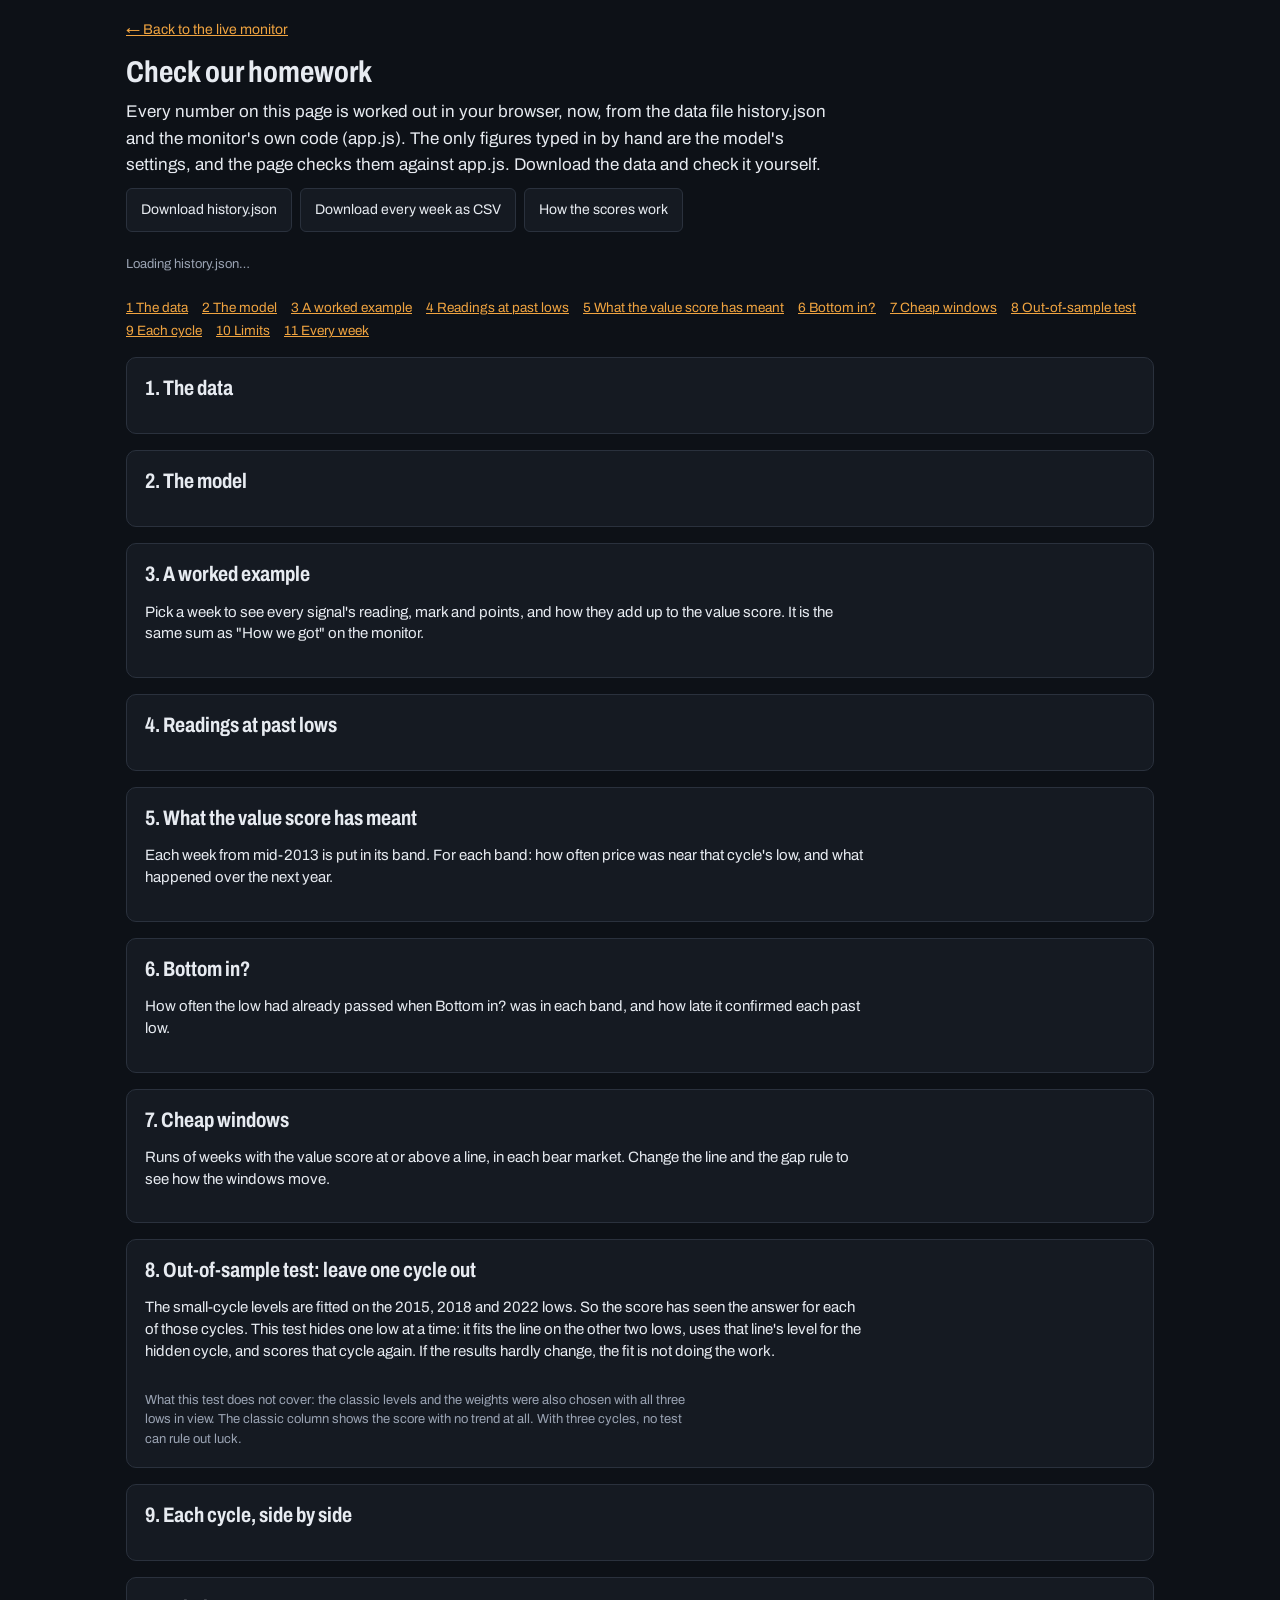
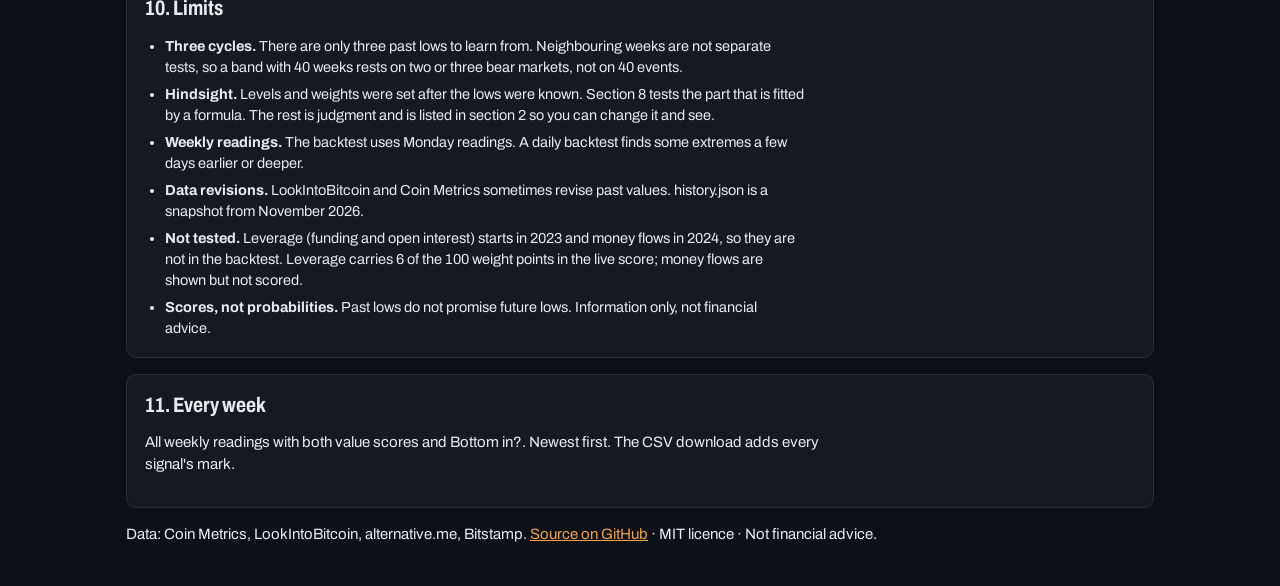
==== backtest.html @ 2ba7de1d "v8: Check our homework page" ====
<!doctype html>
<html lang="en" data-skin="midnight" data-cb="0" data-light="0">
<head>
<meta charset="utf-8">
<meta name="viewport" content="width=device-width, initial-scale=1, viewport-fit=cover">
<title>Check our homework | BTC Value Monitor</title>
<meta name="description" content="The BTC Value Monitor backtest, worked out in your browser from the published data: formulas, levels, band statistics, Bottom in, cheap windows and an out-of-sample test.">
<link rel="preconnect" href="https://fonts.googleapis.com">
<link rel="preconnect" href="https://fonts.gstatic.com" crossorigin>
<link rel="stylesheet" href="https://fonts.googleapis.com/css2?family=Archivo:wdth,wght@75..100,400..700&family=IBM+Plex+Mono:wght@400;500;600&family=Inter:wght@400;500;600&family=Newsreader:opsz,wght@6..72,500..700&family=Space+Grotesk:wght@500;600;700&display=swap">
<link rel="stylesheet" href="skins.css?v=8">
<script>try { var k = localStorage.getItem("bbm.skin") || "midnight"; if (k === "auto") k = matchMedia("(prefers-color-scheme: light)").matches ? "daylight" : "midnight"; document.documentElement.setAttribute("data-skin", k); document.documentElement.setAttribute("data-light", k === "daylight" || k === "paper" ? "1" : "0"); document.documentElement.setAttribute("data-cb", localStorage.getItem("bbm.cb") === "1" ? "1" : "0"); } catch (e) {}</script>
<script src="prefs.js?v=8"></script>
<style>
.wrap { max-width: 1060px; }
.lede { font-size: 17px; line-height: 1.55; max-width: 72ch; margin: 0; }
.card p, .card li { max-width: 80ch; }
.card p { margin: 0; }
.card h3 { margin: 6px 0 0; font-size: 16px; }
.back { font-size: 14px; }
.dl { display: flex; flex-wrap: wrap; gap: 8px; }
.toc { display: flex; flex-wrap: wrap; gap: 4px 14px; font-size: 13.5px; }
.note { font-size: 13px; color: var(--muted); line-height: 1.5; }
.formula { display: flex; flex-direction: column; gap: 6px; padding: 12px 14px; border: 1px solid var(--line); border-radius: var(--rs); background: var(--surf2); font-size: 14.5px; }
.sum { padding: 12px 14px; border-left: 3px solid var(--accent); background: var(--surf2); border-radius: var(--rs); font-size: 14.5px; }
table.t { width: 100%; border-collapse: collapse; font-size: 14px; }
table.t th, table.t td { padding: 7px 6px; border-bottom: 1px dashed var(--line); text-align: left; vertical-align: top; }
table.t th { font-size: 11.5px; font-weight: 600; color: var(--muted); text-transform: uppercase; letter-spacing: .05em; border-bottom: 1px solid var(--line); }
table.t td.r, table.t th.r { text-align: right; font-family: var(--mono); }
table.t.sm { font-size: 13px; }
table.t.sm td, table.t.sm th { padding: 6px 5px; }
table.t.wk td { white-space: nowrap; font-family: var(--mono); font-size: 12px; }
table.t.loo td:first-child { width: 26%; }
.ref { display: block; font-size: 11px; color: var(--muted); }
.sw { display: inline-block; width: 10px; height: 10px; border-radius: 3px; vertical-align: middle; }
.tscroll { overflow-x: auto; }
.big { max-height: 560px; overflow: auto; border: 1px solid var(--line); border-radius: var(--rs); }
.big thead th { position: sticky; top: 0; background: var(--surf); }
.ctls { display: flex; flex-wrap: wrap; align-items: center; gap: 8px 14px; }
.ctl { display: inline-flex; align-items: center; gap: 6px; font-size: 13.5px; color: var(--muted); }
.sel-sm { height: 32px; padding: 0 6px; border-radius: var(--rs); border: 1px solid var(--line); background: var(--surf); color: var(--ink); font-size: 13px; }
.seg.seg-sm button { height: 32px; padding: 0 10px; font-size: 12.5px; }
#b-chart svg { width: 100%; height: auto; display: block; }
#b-chart text { font-family: var(--mono); font-size: 11px; fill: var(--muted); }
.leg { display: flex; flex-wrap: wrap; gap: 6px 16px; font-size: 13px; color: var(--muted); }
.leg span { display: inline-flex; align-items: center; gap: 6px; }
.leg i { width: 18px; height: 3px; border-radius: 2px; display: inline-block; }
ul.lim { margin: 0; padding-left: 20px; display: flex; flex-direction: column; gap: 6px; font-size: 14.5px; }
code { font-family: var(--mono); font-size: 12.5px; }
</style>
</head>
<body>
<div class="wrap">
  <a class="back" href="./">← Back to the live monitor</a>
  <header style="display:flex;flex-direction:column;gap:10px">
    <h1>Check our homework</h1>
    <p class="lede">Every number on this page is worked out in your browser, now, from the data file history.json and the monitor's own code (app.js). The only figures typed in by hand are the model's settings, and the page checks them against app.js. Download the data and check it yourself.</p>
    <div class="dl"><a class="btn" href="history.json" download>Download history.json</a><button type="button" class="btn" id="csv">Download every week as CSV</button><a class="btn" href="thesis.html">How the scores work</a></div>
    <p class="note" id="status">Loading history.json…</p>
    <nav class="toc" aria-label="Sections"><a href="#s1">1 The data</a><a href="#s2">2 The model</a><a href="#s3">3 A worked example</a><a href="#s4">4 Readings at past lows</a><a href="#s5">5 What the value score has meant</a><a href="#s6">6 Bottom in?</a><a href="#s7">7 Cheap windows</a><a href="#s8">8 Out-of-sample test</a><a href="#s9">9 Each cycle</a><a href="#s10">10 Limits</a><a href="#s11">11 Every week</a></nav>
  </header>

  <section class="card" id="s1"><h2>1. The data</h2><div id="b-data"></div></section>
  <section class="card" id="s2"><h2>2. The model</h2><div id="b-model"></div></section>
  <section class="card" id="s3"><h2>3. A worked example</h2><p>Pick a week to see every signal's reading, mark and points, and how they add up to the value score. It is the same sum as "How we got" on the monitor.</p><div id="b-ex"></div></section>
  <section class="card" id="s4"><h2>4. Readings at past lows</h2><div id="b-lows"></div></section>
  <section class="card" id="s5"><h2>5. What the value score has meant</h2><p>Each week from mid-2013 is put in its band. For each band: how often price was near that cycle's low, and what happened over the next year.</p><div id="b-bands"></div></section>
  <section class="card" id="s6"><h2>6. Bottom in?</h2><p>How often the low had already passed when Bottom in? was in each band, and how late it confirmed each past low.</p><div id="b-bi"></div></section>
  <section class="card" id="s7"><h2>7. Cheap windows</h2><p>Runs of weeks with the value score at or above a line, in each bear market. Change the line and the gap rule to see how the windows move.</p><div id="b-cw"></div></section>
  <section class="card" id="s8"><h2>8. Out-of-sample test: leave one cycle out</h2>
    <p>The small-cycle levels are fitted on the 2015, 2018 and 2022 lows. So the score has seen the answer for each of those cycles. This test hides one low at a time: it fits the line on the other two lows, uses that line's level for the hidden cycle, and scores that cycle again. If the results hardly change, the fit is not doing the work.</p>
    <div id="b-loo"></div>
    <p class="note">What this test does not cover: the classic levels and the weights were also chosen with all three lows in view. The classic column shows the score with no trend at all. With three cycles, no test can rule out luck.</p>
  </section>
  <section class="card" id="s9"><h2>9. Each cycle, side by side</h2><div id="b-chart"></div></section>
  <section class="card" id="s10"><h2>10. Limits</h2>
    <ul class="lim">
      <li><b>Three cycles.</b> There are only three past lows to learn from. Neighbouring weeks are not separate tests, so a band with 40 weeks rests on two or three bear markets, not on 40 events.</li>
      <li><b>Hindsight.</b> Levels and weights were set after the lows were known. Section 8 tests the part that is fitted by a formula. The rest is judgment and is listed in section 2 so you can change it and see.</li>
      <li><b>Weekly readings.</b> The backtest uses Monday readings. A daily backtest finds some extremes a few days earlier or deeper.</li>
      <li><b>Data revisions.</b> LookIntoBitcoin and Coin Metrics sometimes revise past values. history.json is a snapshot from November 2026.</li>
      <li><b>Not tested.</b> Leverage (funding and open interest) starts in 2023 and money flows in 2024, so they are not in the backtest. Leverage carries 6 of the 100 weight points in the live score; money flows are shown but not scored.</li>
      <li><b>Scores, not probabilities.</b> Past lows do not promise future lows. Information only, not financial advice.</li>
    </ul>
  </section>
  <section class="card" id="s11"><h2>11. Every week</h2><p>All weekly readings with both value scores and Bottom in?. Newest first. The CSV download adds every signal's mark.</p><div id="b-tab"></div></section>
  <footer class="foot"><span>Data: Coin Metrics, LookIntoBitcoin, alternative.me, Bitstamp. <a href="https://github.com/pixelmango47/btc-bottom-monitor">Source on GitHub</a> · MIT licence · Not financial advice.</span></footer>
</div>
<script>window.BVM_EXPORT = true;</script>
<script src="app.js?v=8"></script>
<script src="backtest.js?v=8"></script>
</body>
</html>
---- skins.css ----
/* BTC Value Monitor: skins and shared base styles. Score colours run red (low) to blue (high). */
:root, :root[data-skin="midnight"] {
  --bg: #0D1117; --surf: #151A22; --surf2: #1E2530; --ink: #E7EBF1; --muted: #9AA3B3; --line: #2A313D;
  --accent: #F0A440; --up: #5DB673; --down: #F07B6E;
  --b0: #E5484D; --b1: #F08A6C; --b2: #F2C6A9; --b3: #A9CFEF; --b4: #5FA8EA; --b5: #2F7FE0;
  --head: Archivo, system-ui, sans-serif; --body: Archivo, system-ui, sans-serif; --mono: "IBM Plex Mono", ui-monospace, monospace;
  --stretch: 78%; --hw: 700; --r: 10px; --rs: 6px; --hcase: none; --hls: 0; --shadow: 0 6px 18px rgba(0,0,0,.28);
}
:root[data-skin="daylight"] {
  --bg: #F3F5F8; --surf: #FFFFFF; --surf2: #EBEEF3; --ink: #161A22; --muted: #535B6B; --line: #D6DCE4;
  --accent: #A85A06; --up: #2E7D46; --down: #C2362B;
  --b0: #C62F2C; --b1: #E3755B; --b2: #EDB89E; --b3: #9DC3E6; --b4: #4A8ED2; --b5: #1C5DAD;
  --shadow: 0 6px 18px rgba(20,30,50,.12);
}
:root[data-skin="terminal"] {
  --bg: #040704; --surf: #081008; --surf2: #0F1C0F; --ink: #B8F5B0; --muted: #73B26B; --line: #1E3A1E;
  --accent: #4AF07A; --up: #4AF07A; --down: #F5C04A;
  --b0: #E5484D; --b1: #F08A6C; --b2: #F2C6A9; --b3: #A9CFEF; --b4: #5FA8EA; --b5: #2F7FE0;
  --head: var(--mono); --body: var(--mono); --stretch: 100%; --hw: 600; --r: 2px; --rs: 2px; --hcase: uppercase; --hls: .06em;
}
:root[data-skin="ocean"] {
  --bg: #071624; --surf: #0C2236; --surf2: #132D47; --ink: #E4F1FA; --muted: #93B5CC; --line: #1F3D58;
  --accent: #3CC8E8; --up: #5FD3A6; --down: #FF8A7A;
  --b0: #E5484D; --b1: #F08A6C; --b2: #F2C6A9; --b3: #A9CFEF; --b4: #5FA8EA; --b5: #2F7FE0;
  --head: "Space Grotesk", system-ui, sans-serif; --body: Inter, system-ui, sans-serif; --stretch: 100%; --hw: 600; --r: 14px; --rs: 8px;
}
:root[data-skin="paper"] {
  --bg: #F4EFE6; --surf: #FBF8F2; --surf2: #EFE7DA; --ink: #2A2520; --muted: #62584E; --line: #DAD0C1;
  --accent: #9C3D1F; --up: #3F6B3A; --down: #A8321E;
  --b0: #C62F2C; --b1: #E3755B; --b2: #EDB89E; --b3: #9DC3E6; --b4: #4A8ED2; --b5: #1C5DAD;
  --head: Newsreader, Georgia, serif; --body: Inter, system-ui, sans-serif; --stretch: 100%; --hw: 600; --r: 4px; --rs: 3px;
  --shadow: 0 6px 18px rgba(60,40,20,.12);
}
:root[data-cb="1"] { --b0: #46337E; --b1: #365C8D; --b2: #277F8E; --b3: #1FA187; --b4: #4AC16D; --b5: #9FDA3A; }
:root[data-cb="1"][data-light="0"] { --up: #5AA8E8; --down: #F0A050; }
:root[data-cb="1"][data-light="1"] { --up: #1F6FB8; --down: #A85200; }

* { box-sizing: border-box; }
html, body { margin: 0; background: var(--bg); color: var(--ink); }
body { font-family: var(--body); font-size: 15px; line-height: 1.45; -webkit-font-smoothing: antialiased; }
a { color: var(--accent); }
button, select { font: inherit; color: inherit; }
.mono { font-family: var(--mono); font-variant-numeric: tabular-nums; }
.muted { color: var(--muted); }
.wrap { max-width: 1240px; margin: 0 auto; padding: 20px 16px 40px; display: flex; flex-direction: column; gap: 16px; }
h1, h2, h3 { font-family: var(--head); font-stretch: var(--stretch); font-weight: var(--hw); text-transform: var(--hcase); letter-spacing: var(--hls); margin: 0; }
h1 { font-size: 30px; line-height: 1.1; }
h2 { font-size: 21px; line-height: 1.2; }
h3 { font-size: 17px; line-height: 1.25; }
.card { background: var(--surf); border: 1px solid var(--line); border-radius: var(--r); padding: 18px; display: flex; flex-direction: column; gap: 14px; min-width: 0; }
.card-h { display: flex; justify-content: space-between; align-items: baseline; flex-wrap: wrap; gap: 6px 12px; }
.sub { font-size: 13px; color: var(--muted); }
.row { display: flex; flex-wrap: wrap; gap: 16px; }
.eyebrow { font-size: 12.5px; letter-spacing: .06em; text-transform: uppercase; color: var(--muted); }
.btn { height: 44px; padding: 0 14px; display: inline-flex; align-items: center; gap: 8px; border-radius: var(--rs); border: 1px solid var(--line); background: var(--surf); color: var(--ink); font-size: 14px; cursor: pointer; text-decoration: none; }
.btn:hover { border-color: var(--muted); }
.btn[aria-pressed="true"] { border-color: var(--accent); background: var(--surf2); }
.btn.icon { width: 44px; padding: 0; justify-content: center; }
.btn svg { flex: none; }
select.btn { padding: 0 12px; }
:focus-visible { outline: 2px solid var(--accent); outline-offset: 2px; }
.seg { display: flex; gap: 4px; padding: 3px; border-radius: var(--rs); background: var(--surf2); flex-wrap: wrap; }
.seg button { height: 38px; min-width: 52px; padding: 0 12px; border: 0; border-radius: var(--rs); background: transparent; color: var(--muted); font-family: var(--mono); font-size: 13px; font-weight: 600; cursor: pointer; }
.seg button[aria-pressed="true"] { background: var(--surf); color: var(--ink); box-shadow: 0 1px 0 var(--line); }
.sw { width: 14px; height: 14px; border-radius: 3px; display: inline-block; flex: none; }
.dot { width: 9px; height: 9px; border-radius: 50%; flex: none; display: inline-block; }

/* hover explainers */
.tip { text-decoration: underline dotted color-mix(in srgb, var(--muted) 70%, transparent); text-underline-offset: 3px; cursor: help; }
#tt { position: fixed; z-index: 50; max-width: min(340px, calc(100vw - 24px)); background: var(--surf2); color: var(--ink); border: 1px solid var(--line); border-radius: var(--rs); padding: 10px 12px; font-size: 13px; line-height: 1.45; box-shadow: var(--shadow); pointer-events: none; opacity: 0; transform: translateY(4px); transition: opacity .12s, transform .12s; text-transform: none; letter-spacing: 0; font-family: var(--body); font-weight: 400; }
#tt.on { opacity: 1; transform: none; }
#tt b { font-weight: 650; }
#tt .tt-h { display: block; font-weight: 650; margin-bottom: 3px; }
#tt .tt-m { display: block; color: var(--muted); margin-top: 5px; font-size: 12.5px; }

@media (max-width: 560px) { h1 { font-size: 25px; } .card { padding: 14px; } }
@media (prefers-reduced-motion: reduce) { #tt { transition: none; } }
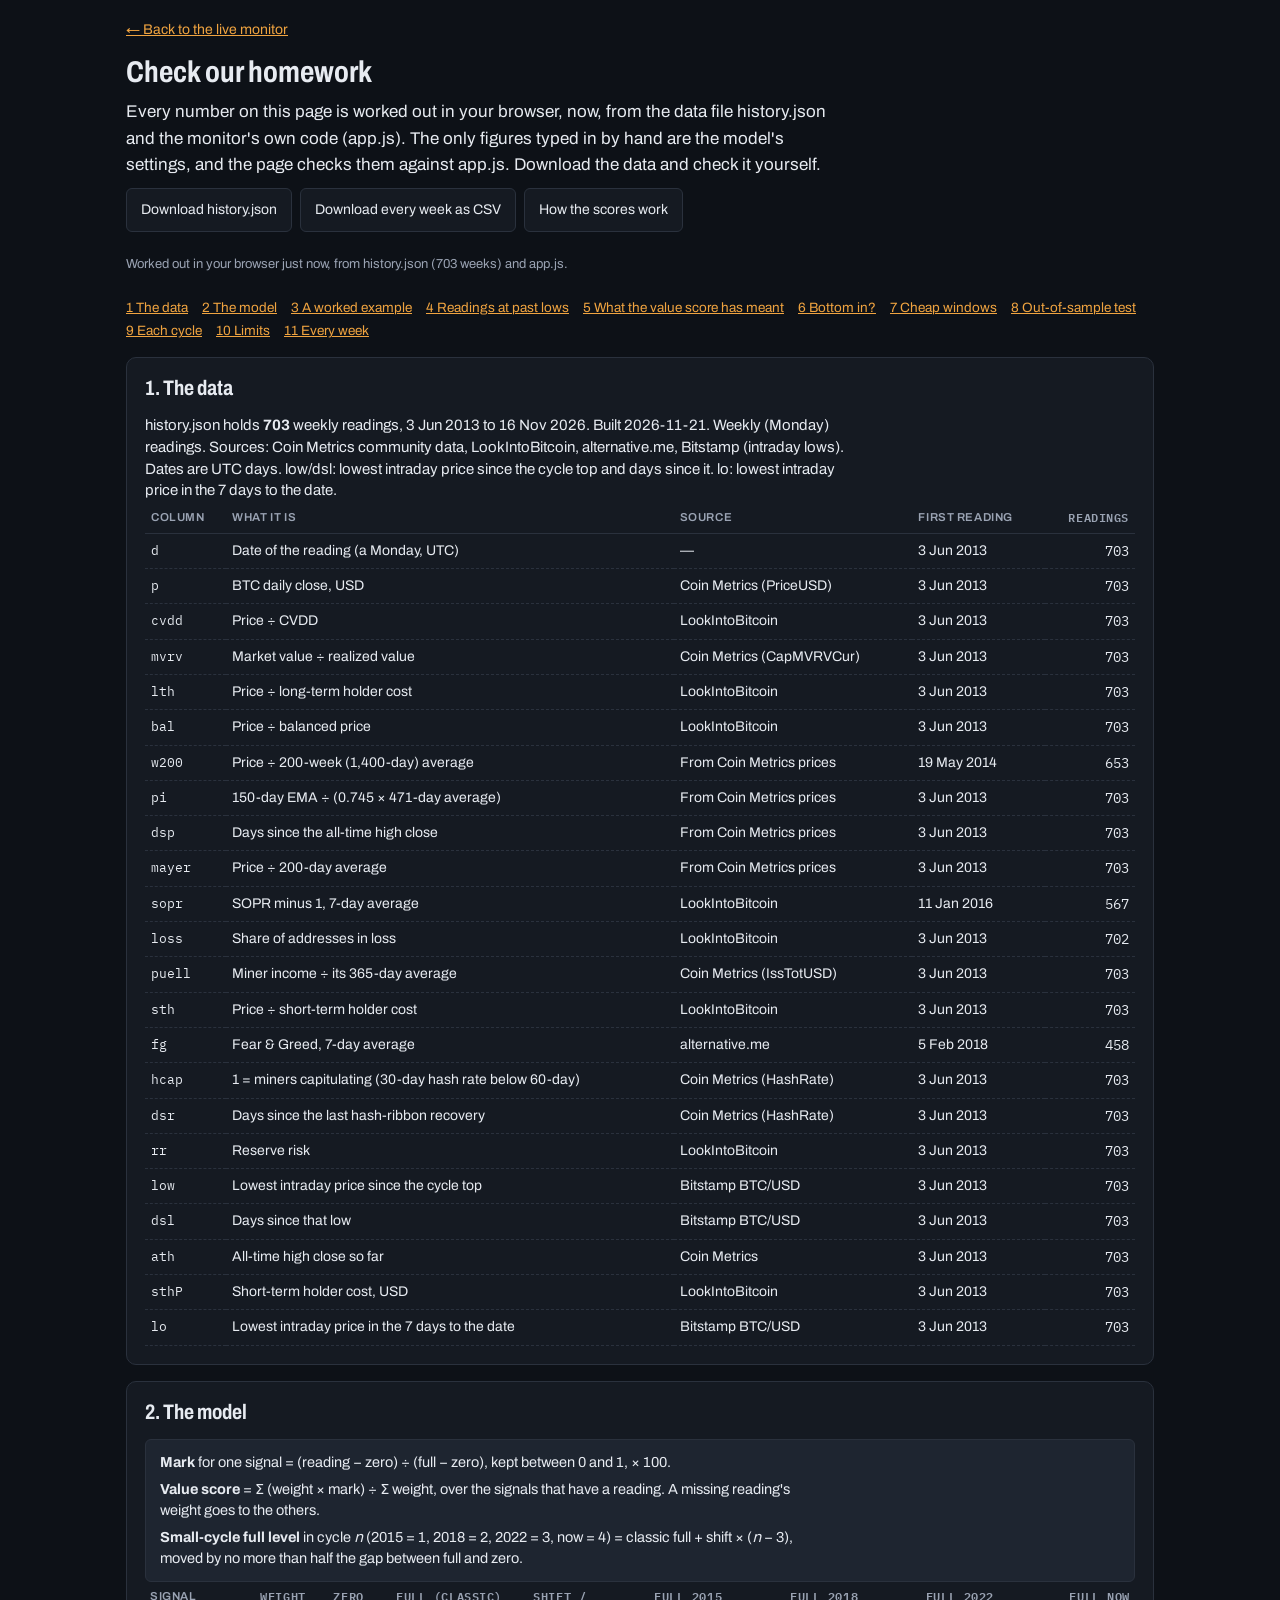
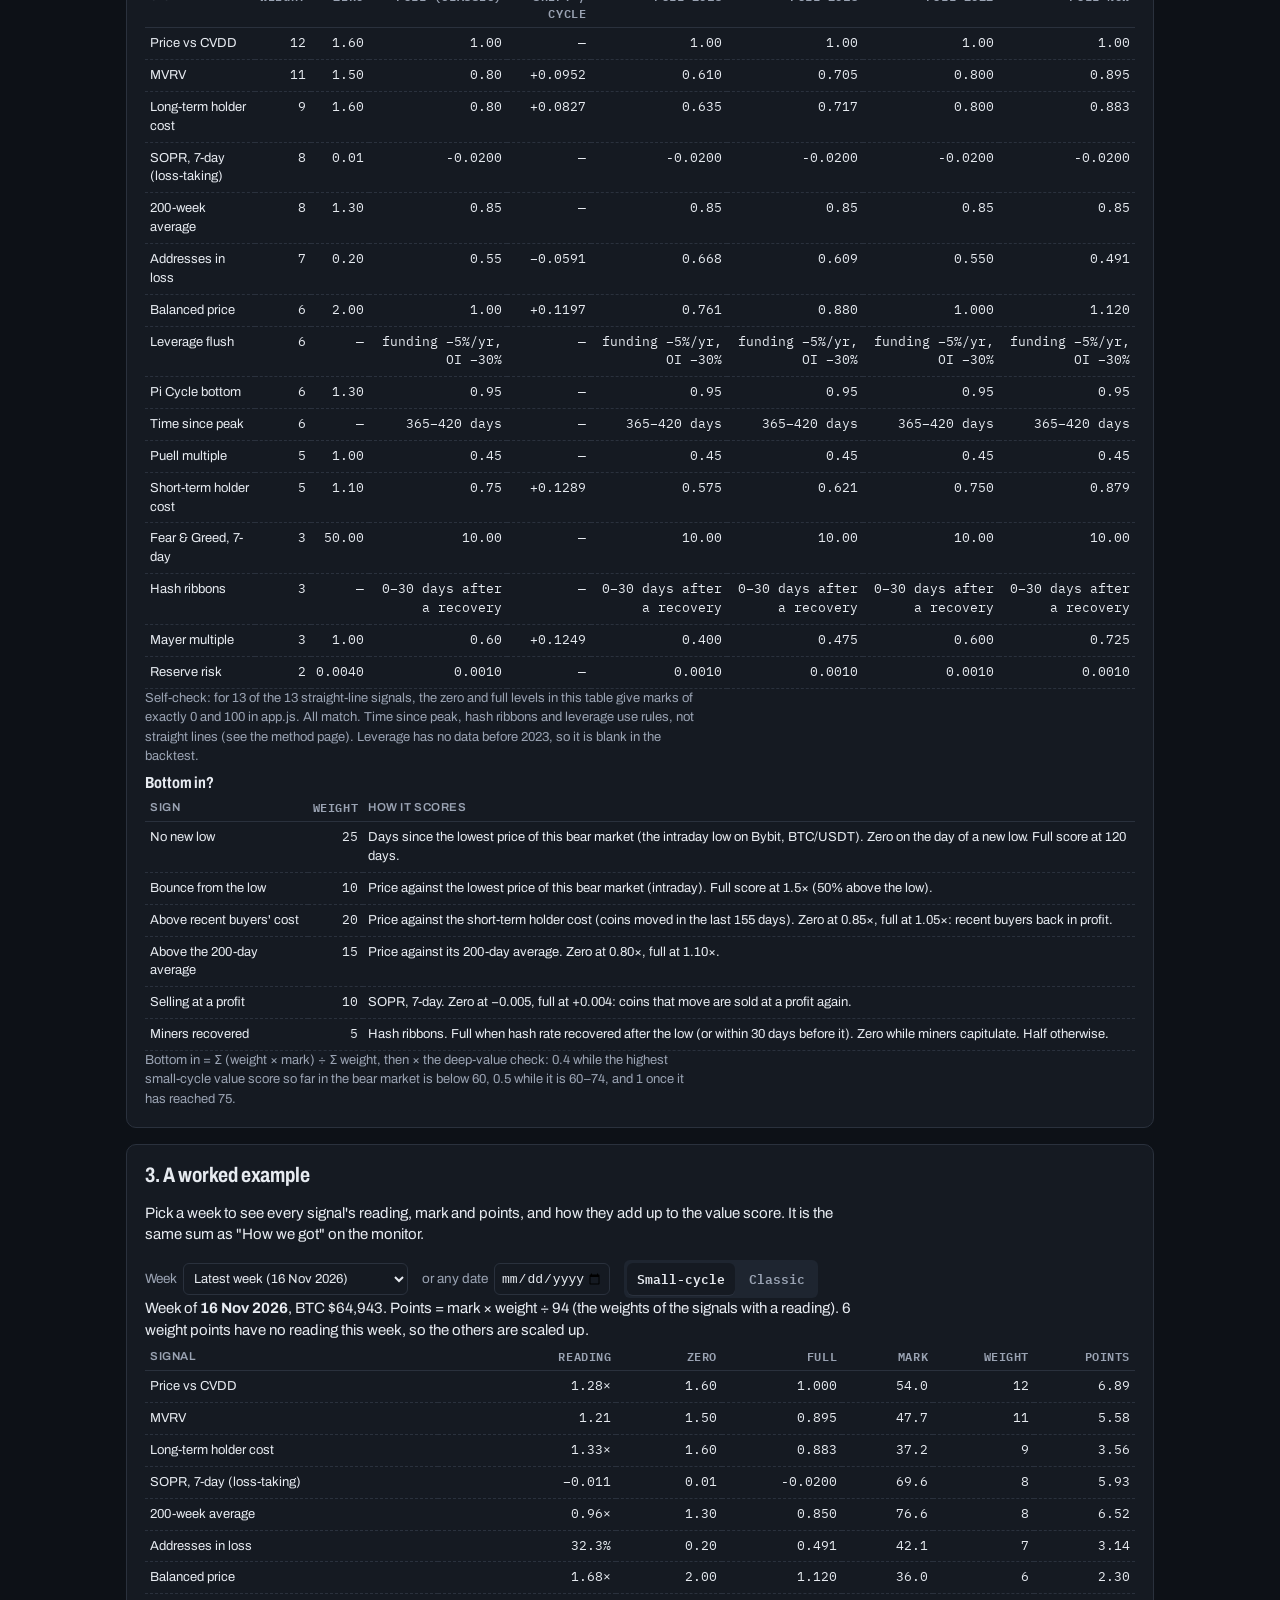
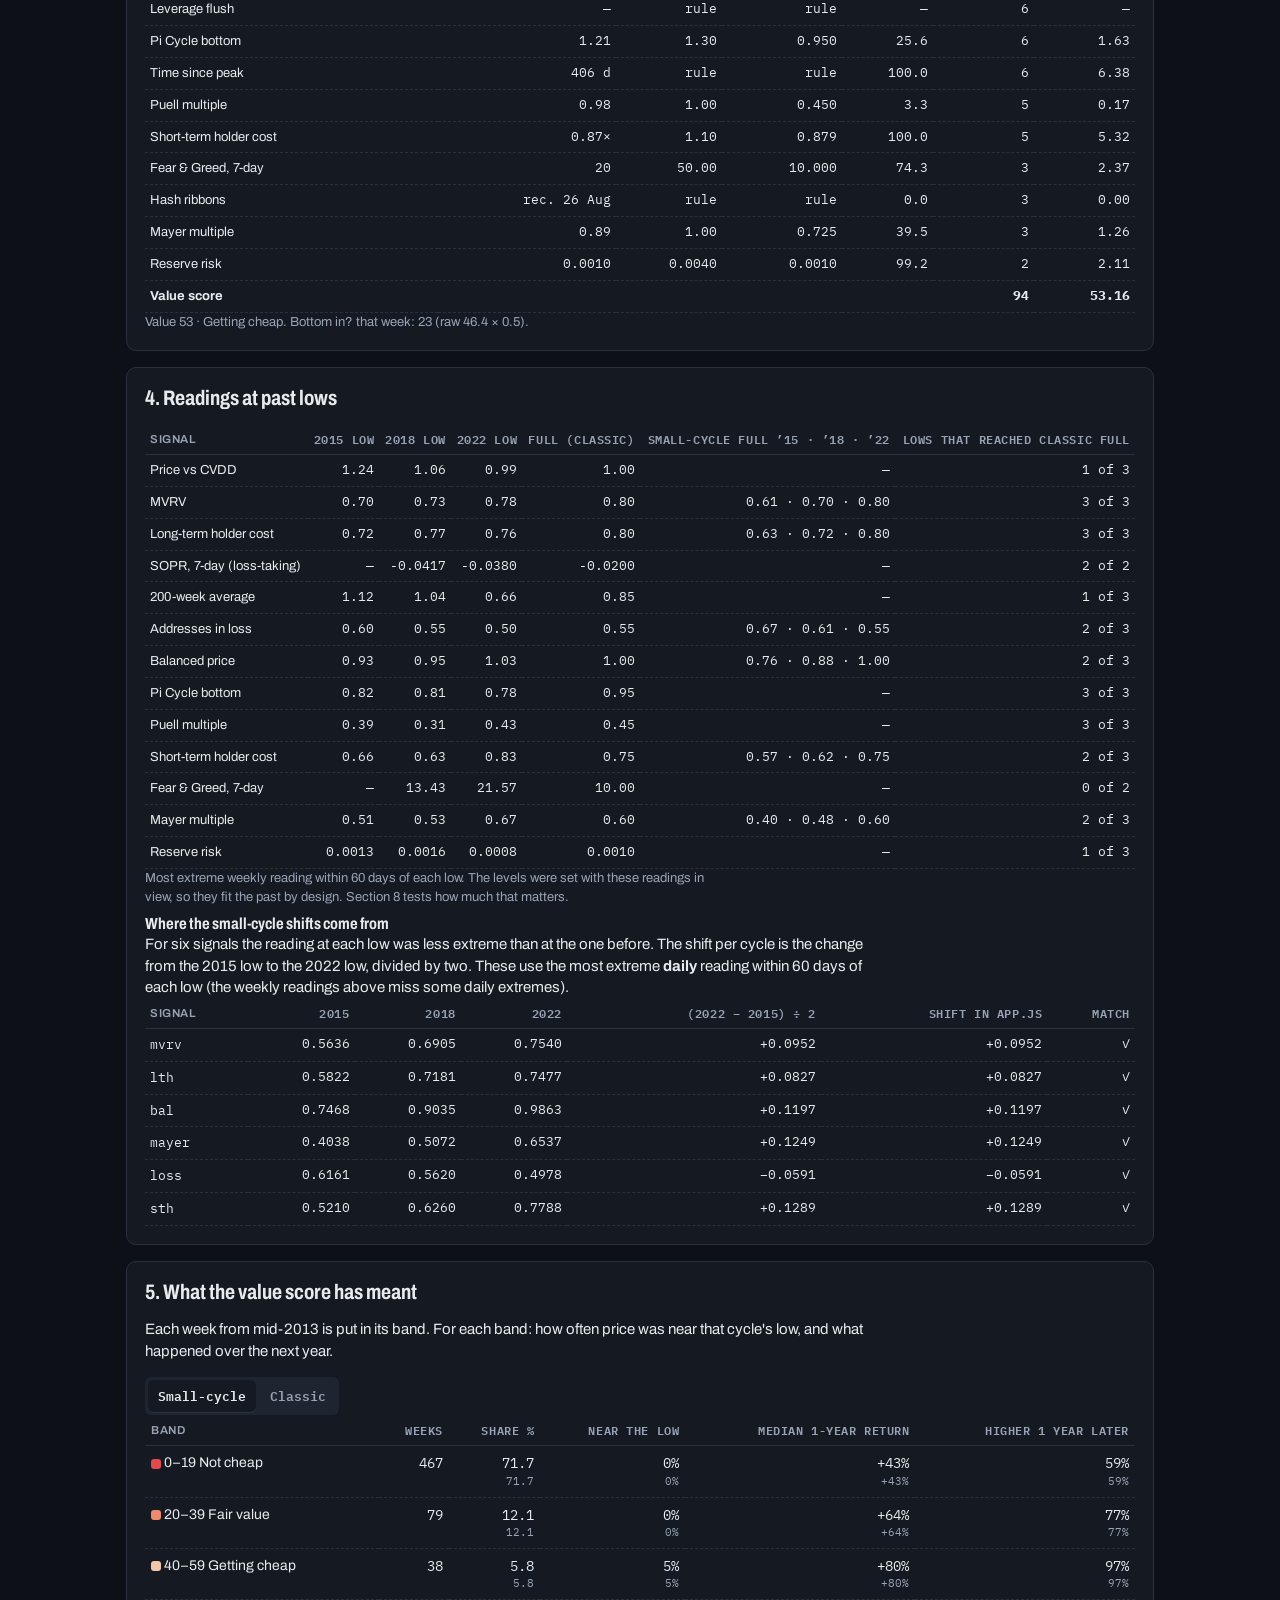
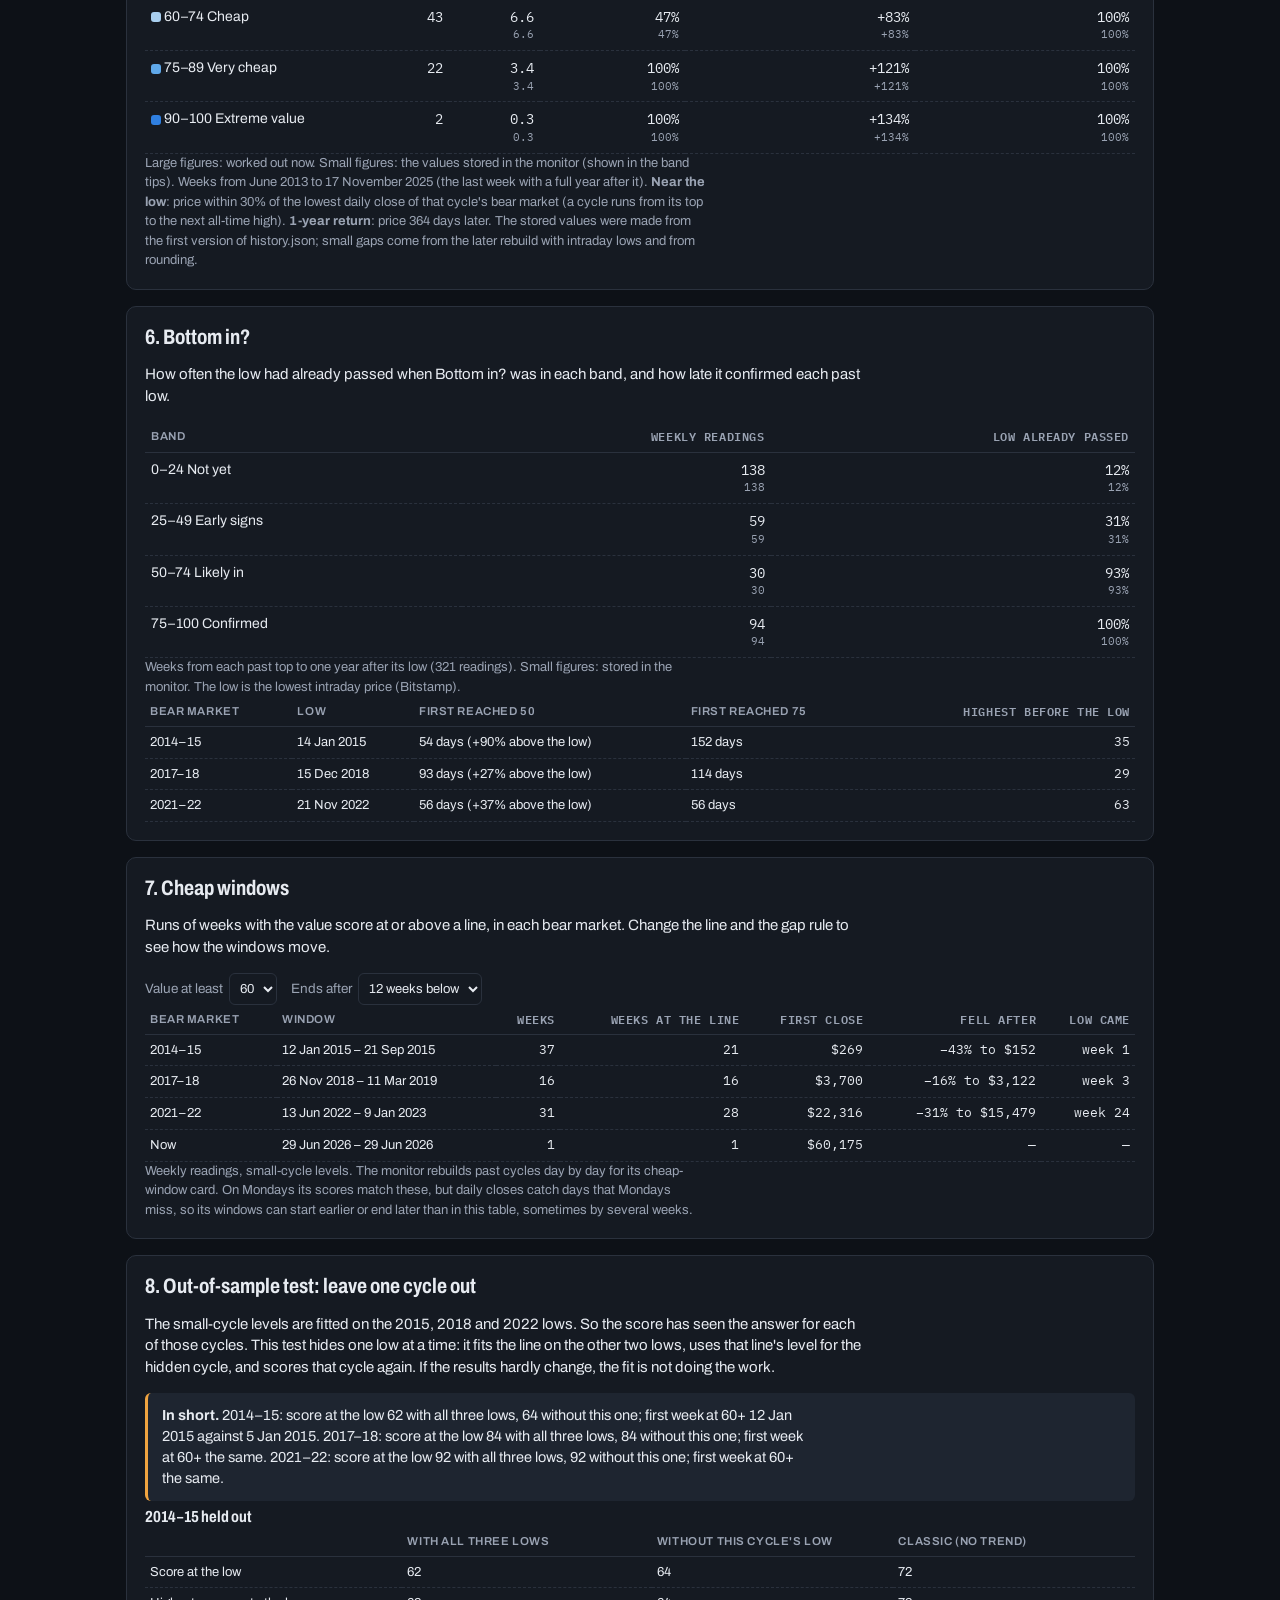
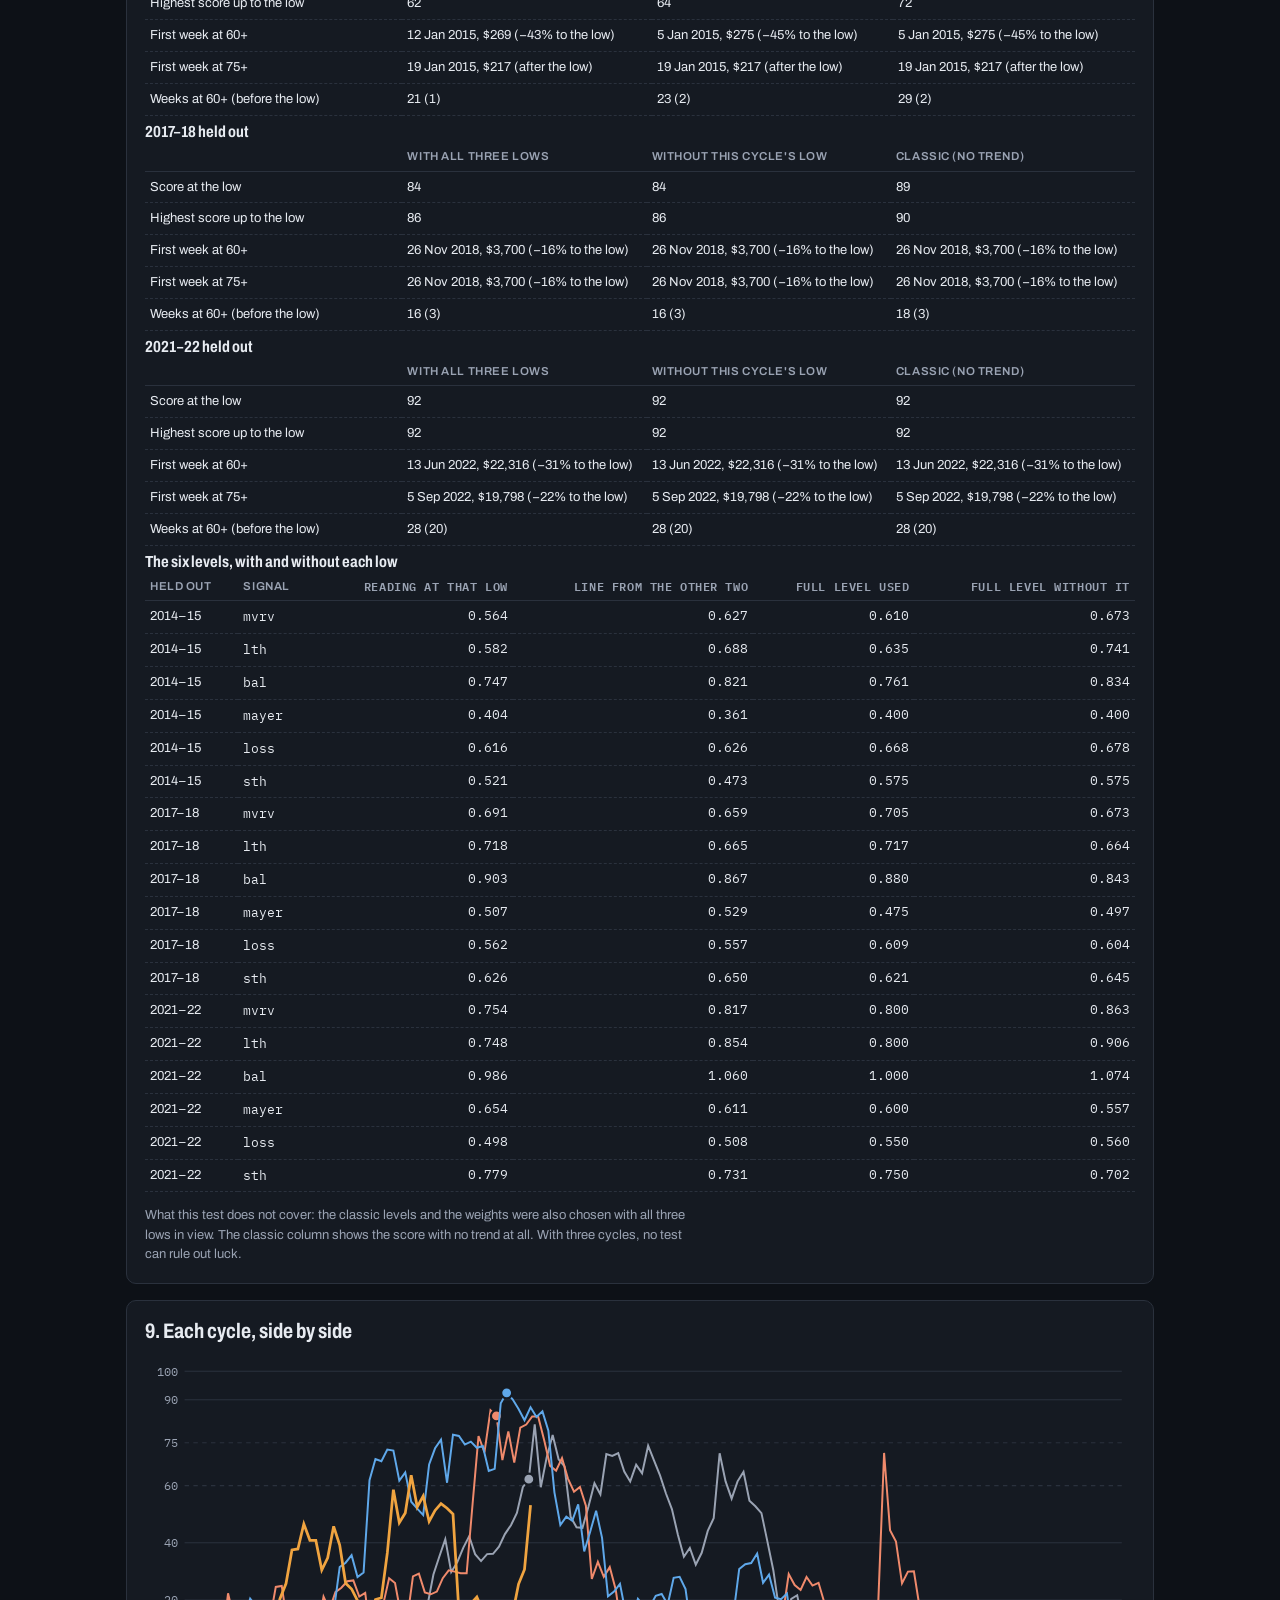
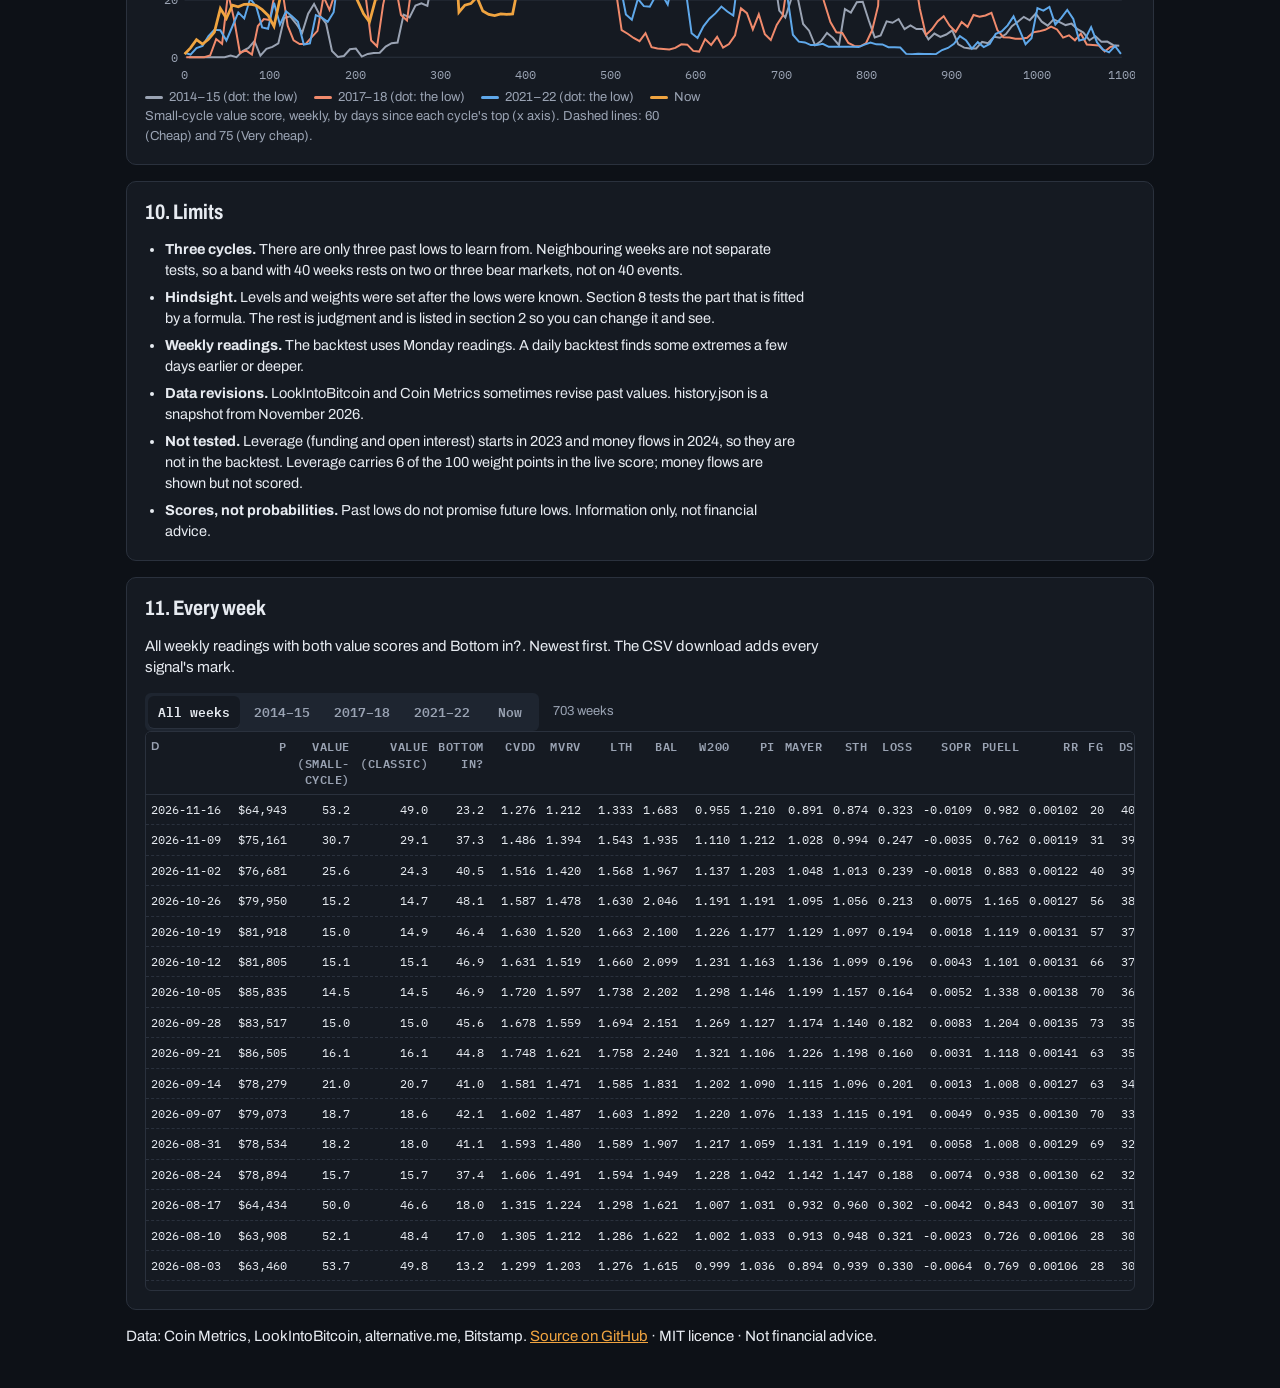
==== commit 838ded86: "v8.1: load the new scripts" ====
--- a/backtest.html
+++ b/backtest.html
@@ -10,7 +10,7 @@
 <link rel="stylesheet" href="https://fonts.googleapis.com/css2?family=Archivo:wdth,wght@75..100,400..700&family=IBM+Plex+Mono:wght@400;500;600&family=Inter:wght@400;500;600&family=Newsreader:opsz,wght@6..72,500..700&family=Space+Grotesk:wght@500;600;700&display=swap">
 <link rel="stylesheet" href="skins.css?v=8">
 <script>try { var k = localStorage.getItem("bbm.skin") || "midnight"; if (k === "auto") k = matchMedia("(prefers-color-scheme: light)").matches ? "daylight" : "midnight"; document.documentElement.setAttribute("data-skin", k); document.documentElement.setAttribute("data-light", k === "daylight" || k === "paper" ? "1" : "0"); document.documentElement.setAttribute("data-cb", localStorage.getItem("bbm.cb") === "1" ? "1" : "0"); } catch (e) {}</script>
-<script src="prefs.js?v=8"></script>
+<script src="prefs.js?v=8.1"></script>
 <style>
 .wrap { max-width: 1060px; }
 .lede { font-size: 17px; line-height: 1.55; max-width: 72ch; margin: 0; }
@@ -87,7 +87,7 @@
   <footer class="foot"><span>Data: Coin Metrics, LookIntoBitcoin, alternative.me, Bitstamp. <a href="https://github.com/pixelmango47/btc-bottom-monitor">Source on GitHub</a> · MIT licence · Not financial advice.</span></footer>
 </div>
 <script>window.BVM_EXPORT = true;</script>
-<script src="app.js?v=8"></script>
+<script src="app.js?v=8.1"></script>
 <script src="backtest.js?v=8"></script>
 </body>
 </html>
